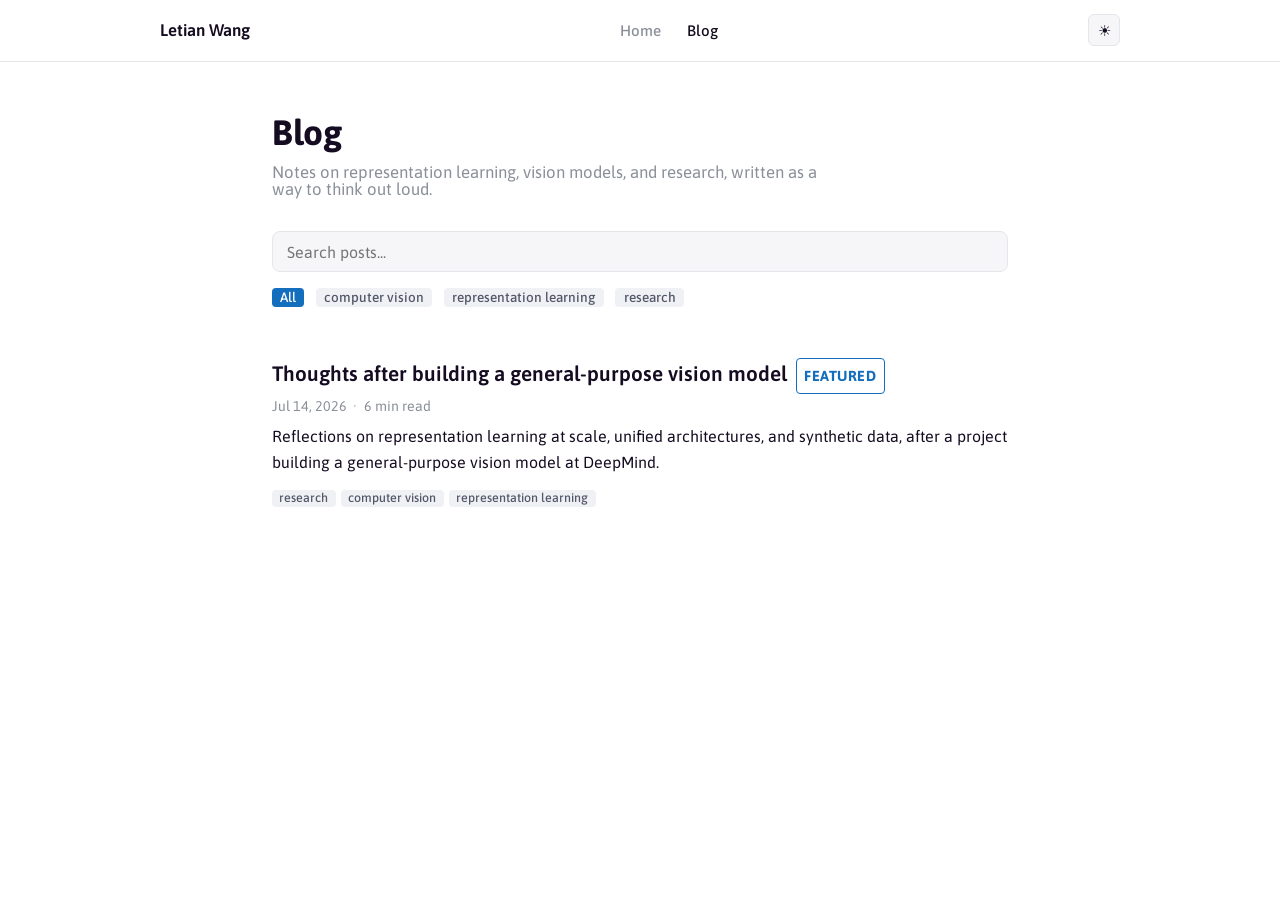
==== blog.html @ 862944e6 "Add initial blog.html structure and content" ====
<!DOCTYPE html>
<html lang="en">
<head>
<meta charset="UTF-8">
<meta name="viewport" content="width=device-width, initial-scale=1.0">
<title>Blog &middot; Letian Wang</title>
<meta name="description" content="Essays and notes on representation learning, vision models, and research.">
<link rel="canonical" href="https://letian-wang.github.io/blog.html">
<meta property="og:type" content="website">
<meta property="og:title" content="Blog · Letian Wang">
<meta property="og:description" content="Essays and notes on representation learning, vision models, and research.">
<meta property="og:url" content="https://letian-wang.github.io/blog.html">
<meta property="og:site_name" content="Letian Wang">
<meta name="twitter:card" content="summary">
<meta name="twitter:title" content="Blog · Letian Wang">
<meta name="twitter:description" content="Essays and notes on representation learning, vision models, and research.">
<link rel="alternate" type="application/rss+xml" title="Letian Wang Blog" href="rss.xml">
<link rel="icon" href="images/ut_logo.jpg">
<link rel="preconnect" href="https://fonts.googleapis.com">
<link href="https://fonts.googleapis.com/css2?family=Asap:wght@400;500;700&family=Lora:ital,wght@0,400;0,600;1,400&display=swap" rel="stylesheet">
<link rel="stylesheet" href="assets/css/theme.css">
<link rel="stylesheet" href="style.css">
<link rel="stylesheet" href="assets/css/blog.css">
<script src="assets/js/nav.js"></script>
</head>
<body data-page="blog">
<header class="site-nav">
  <div class="site-nav-inner">
    <a class="site-brand" href="index.html">Letian Wang</a>
    <nav class="site-nav-links">
      <a class="nav-link" data-nav="home" href="index.html">Home</a>
      <a class="nav-link" data-nav="blog" href="blog.html">Blog</a>
    </nav>
    <div class="nav-right">
      <button id="theme-toggle" class="theme-toggle" aria-label="Toggle dark mode">
        <span class="theme-icon-sun">&#9728;</span>
        <span class="theme-icon-moon">&#9789;</span>
      </button>
    </div>
  </div>
</header>
<main class="page-wrap">
  <h1 class="page-title">Blog</h1>
  <p class="page-intro">Notes on representation learning, vision models, and research, written as a way to think out loud.</p>
  <div class="blog-controls">
    <input id="blog-search" class="search-input" type="text" placeholder="Search posts...">
    <div id="tag-filter-row" class="tag-filter-row"></div>
  </div>
  <div id="blog-list" class="blog-list"></div>
</main>
<script src="assets/js/blog-list.js"></script>
</body>
</html>
---- assets/css/theme.css ----
/* ==========================================================================
   theme.css - shared design tokens, nav bar, and dark mode for the whole site
   Used by: index.html, blog.html, and every generated blog/<slug>.html page
   ========================================================================== */

:root {
  --bg: #ffffff;
  --bg-alt: #f6f6f8;
  --text: #150c21;
  --muted: #8a8f98;
  --link: #146ebe;
  --link-hover: #0d5aa0;
  --border: #e6e6ea;
  --code-bg: #f4f4f6;
  --shadow: rgba(20, 12, 33, 0.06);
  --tag-bg: #f0f1f4;
  --tag-text: #52586a;
}

html.dark {
  --bg: #15161b;
  --bg-alt: #1c1d24;
  --text: #e7e5ef;
  --muted: #8f93a1;
  --link: #6fb3f4;
  --link-hover: #9ccdf7;
  --border: #2c2d36;
  --code-bg: #1e1f27;
  --shadow: rgba(0, 0, 0, 0.35);
  --tag-bg: #23242c;
  --tag-text: #b7bac4;
}

html { background: var(--bg); }
body { background: var(--bg); color: var(--text); }

body, .site-nav, .card, a {
  transition: background-color 0.15s ease, color 0.15s ease, border-color 0.15s ease;
}

.site-nav {
  width: 100%;
  border-bottom: 1px solid var(--border);
  background: var(--bg);
  position: sticky;
  top: 0;
  z-index: 50;
}

.site-nav-inner {
  max-width: 60em;
  margin: 0 auto;
  padding: 0.9em 1.5em;
  display: flex;
  align-items: center;
  justify-content: space-between;
  font-family: 'Asap', roboto, sans-serif;
}

.site-brand { color: var(--text) !important; font-weight: 600; font-size: 1.05em; border: none !important; }
.site-brand:hover { color: var(--link) !important; }

.site-nav-links { display: flex; align-items: center; gap: 1.6em; }

.nav-link { color: var(--muted); font-size: 0.95em; font-weight: 500; border: none !important; }
.nav-link:hover, .nav-link.active { color: var(--text) !important; }

.nav-right { display: flex; align-items: center; gap: 1em; }

.theme-toggle {
  border: 1px solid var(--border);
  background: var(--bg-alt);
  color: var(--text);
  border-radius: 6px;
  width: 2.1em;
  height: 2.1em;
  display: flex;
  align-items: center;
  justify-content: center;
  cursor: pointer;
  font-size: 0.95em;
  line-height: 1;
}

.theme-toggle:hover { border-color: var(--muted); }

html.dark .theme-icon-sun { display: none; }
html:not(.dark) .theme-icon-moon { display: none; }

.tag {
  display: inline-block;
  font-size: 0.78em;
  font-weight: 500;
  color: var(--tag-text);
  background: var(--tag-bg);
  border-radius: 4px;
  padding: 0.2em 0.6em;
  margin: 0 0.4em 0.4em 0;
  border: none !important;
}

.tag:hover { color: var(--link) !important; }
.tag.is-active { color: #fff !important; background: var(--link); }

@media (max-width: 700px) {
  .site-nav-inner { padding: 0.8em 1.2em; }
  .site-nav-links { gap: 1em; }
}
---- style.css ----
/* CSS Reset: http://meyerweb.com/eric/tools/css/reset */

html, body, div, span, applet, object, iframe,
h1, h2, h3, h4, h5, h6, p, blockquote, pre,
a, abbr, acronym, address, big, cite, code,
del, dfn, em, img, ins, kbd, q, s, samp,
small, strike, strong, sub, sup, tt, var,
b, u, i, center,
dl, dt, dd, ol, ul, li,
fieldset, form, label, legend,
table, caption, tbody, tfoot, thead, tr, th, td,
article, aside, canvas, details, embed, 
figure, figcaption, footer, header, hgroup, 
menu, nav, output, ruby, section, summary,
time, mark, audio, video {
  margin: 0;
  padding: 0;
  border: 0;
  font-size: 100%;
  font: inherit;
  vertical-align: baseline;
}
/* HTML5 display-role reset for older browsers */
article, aside, details, figcaption, figure, 
footer, header, hgroup, menu, nav, section {
  display: block;
}
body {
  line-height: 1;
}
ol, ul {
  list-style: none;
}
blockquote, q {
  quotes: none;
}
blockquote:before, blockquote:after,
q:before, q:after {
  content: '';
  content: none;
}
table {
  border-collapse: collapse;
  border-spacing: 0;
}

/**************************************************/

#body{
  font-family: 'Asap', roboto, sans-serif;
  font-size: 1em;
  line-height: 1.5em;
  color: #150c21;
}

#main {
  width: 54em;
  margin: 0px auto;
  position: relative;
  min-height: 100vh;
}

a {
  text-decoration: none;
  color: rgb(20, 110, 190);
}

a:hover {
  text-decoration: none;
  border-bottom: 1px solid rgb(20, 110, 190);
}

i {
  font-style: italic;
}

b {
  font-weight: 700;
}

h1 {
  font-size: 2.4em;
  line-height: 3em;
  font-weight: 500;
}

/**************************************************/
/* Profile image and description. */

#intro {
  padding-top: 6em;
  display: flex;
}

#intro-text {
  width: 40em;
  float: left;
}

#intro-image {
  margin: 2em 0 0 2em;
  width: 12em;
  height: 12em;
  float: left;
  overflow: hidden;
  border-radius: 1em;
}

#intro-image img {
  width: 12em;
}

/**************************************************/
/* Section buttons. */

#menu {
  display: flex;
}

.menu-item {
  float: left;
  margin-right: 2em;
}

h2 {
  font-size: 1.6em;
  line-height: 2.4em;
  margin-top: 0.5em;
  color: #a0a8b0;
}

.selected h2 {
  color: #150c21;
}

.button {
  display: inline-block;
  cursor: pointer;
  border: none;
  background: none;
  color: #a0a8b0;
  font-size: 1.6em;
  line-height: 2.4em;
  margin-top: 0.5em;
  margin-right: 1em;
  float: left;
  padding: 0;
}

.button:hover {
  color: #150c21;
}

.button:active,
.button.is-checked {
  color: #150c21;
}

.button-group:after {
  content: '';
  display: block;
  clear: both;
}

/**************************************************/
/* Isotope grid list of items. */

.grid {
  padding-bottom: 6em;
}

/* clear fix */
.grid:after {
  content: '';
  display: block;
  clear: both;
}

.description {
  /* margin-bottom: 1em; */
}

.list-item {
  width: 100%;
  line-height: 1em;
  margin-top: 1em;
}

.list-item p.date {
  display: inline-block;
  width: 3em;
  color: #a0a8b0;
}

/**************************************************/
/* Gallery of 3 preview videos. */

.previews {
  display: grid; /* Use CSS Grid layout */
  grid-template-columns: repeat(3, 1fr); /* Create 3 equal-width columns */
  gap: 10px; /* Space of 10px between grid items */
  grid-template-rows: repeat(2, auto); /* Explicitly create 2 rows */
}

.previews video {
  border-radius: 5px; /* Add rounded corners with a radius of 5px */
}

.previews a:hover {
  border: none; /* Remove any border when hovering over the links */
}

.preview1 {
  grid-column: 1; /* Place this item in the first column */
  grid-row: 1 / 3; /* Span this item across two rows */
  width: 100%; /* Make it take the full width of its grid cell */
}
.preview2 {
  grid-column: 2; /* Place this item in the second column */
  grid-row: 1 / 3; /* Place in the first row */
  width: 100%; /* Make it take the full width of its grid cell */
}
.preview3 {
  grid-column: 3; /* Place this item in the second column */
  grid-row: 1; /* Place in the second row */
  width: 100%; /* Make it take the full width of its grid cell */
}
.preview4 {
  grid-column: 3; /* Place this item in the third column */
  grid-row: 2; /* Place in the first row */
  width: 100%; /* Make it take the full width of its grid cell */
}

/**************************************************/
/* Buttons for showing more or less highlights. */

.toggle-button {
  margin-top: 2em;
}

.toggle-button a {
  color: #a0a8b0;
}

.toggle-button a:hover {
  color: rgb(20, 110, 190);
}

/**************************************************/
/* Publication details (thumbnail media, title, and description). */

.thumbnail {
/*  width: 21%;*/
  width: 18%;
  float: left;
  margin-right: 2%;
}

.thumbnail:hover {
  border-bottom: none;
}

.thumbnail img {
  margin-top: 0.4em;
  border-radius: 5px;
  width: 100%;
  height: 100%;
}

.thumbnail video {
  margin-top: 0.4em;
  border-radius: 5px;
  width: 100%;
  height: 100%;
}

h3 {
  font-size: 1em;
  line-height: 1.5em;
}

h3 a {
  color: #150c21;
}

h3 a:hover {
  color: rgb(20, 110, 190);
}

.publication {
  margin-bottom: 0.5em;
  display: flex;
  align-items: center;
}

.publication p {
  font-size: 1em;
  line-height: 1.5em;
  color: #a0a8b0;
}

.project-description {
  width: 80%;
  float: left;
}

/**************************************************/
/* Subtle footer at the bottom of the page. */

#footer {
  color: #a0a8b0;
  /* position: absolute; */
  bottom: 0;
  line-height: 2.5em;
}

.container > .date {
  width: 55px;
  text-align: center;
}
---- assets/css/blog.css ----
/* ==========================================================================
   blog.css - typography and layout for the Blog landing page and posts.
   Loaded only on blog.html and blog/<slug>.html, on top of theme.css.
   ========================================================================== */

@import url('https://fonts.googleapis.com/css2?family=Lora:ital,wght@0,400;0,500;0,600;1,400&display=swap');

.page-wrap {
  max-width: 46em;
  margin: 0 auto;
  padding: 3em 1.5em 6em;
  font-family: 'Asap', roboto, sans-serif;
}

.page-title {
  font-size: 2.2em;
  font-weight: 700;
  line-height: 1.25em;
  margin-bottom: 0.3em;
}

.page-intro {
  color: var(--muted);
  font-size: 1.05em;
  margin-bottom: 2em;
  max-width: 34em;
}

/* ---------------------------------------------------------------------- */
/* Search + tag filters                                                    */
/* ---------------------------------------------------------------------- */

.blog-controls {
  margin-bottom: 2.2em;
}

.search-input {
  width: 100%;
  box-sizing: border-box;
  font-family: inherit;
  font-size: 1em;
  padding: 0.65em 0.9em;
  border: 1px solid var(--border);
  border-radius: 8px;
  background: var(--bg-alt);
  color: var(--text);
  margin-bottom: 1em;
}

.search-input:focus {
  outline: none;
  border-color: var(--link);
}

.tag-filter-row {
  display: flex;
  flex-wrap: wrap;
  gap: 0.4em;
}

.tag-filter-row .tag {
  cursor: pointer;
  font-size: 0.85em;
}

/* ---------------------------------------------------------------------- */
/* Blog list / cards                                                       */
/* ---------------------------------------------------------------------- */

.blog-list {
  display: flex;
  flex-direction: column;
}

.blog-card {
  padding: 1.7em 0;
  border-bottom: 1px solid var(--border);
}

.blog-card:first-child { padding-top: 0; }
.blog-card:last-child { border-bottom: none; }

.blog-card-title {
  font-size: 1.3em;
  font-weight: 600;
  line-height: 1.4em;
}

.blog-card-title a {
  color: var(--text);
  border: none !important;
}

.blog-card-title a:hover { color: var(--link) !important; }

.blog-card-meta {
  color: var(--muted);
  font-size: 0.88em;
  margin: 0.35em 0 0.7em;
}

.blog-card-meta .sep { margin: 0 0.45em; }

.blog-card-summary {
  color: var(--text);
  line-height: 1.65em;
  font-size: 1em;
}

.blog-card-tags { margin-top: 0.8em; }

.badge-featured {
  display: inline-block;
  font-size: 0.7em;
  font-weight: 700;
  text-transform: uppercase;
  letter-spacing: 0.04em;
  color: var(--link);
  border: 1px solid var(--link);
  border-radius: 4px;
  padding: 0.15em 0.5em;
  margin-left: 0.6em;
  vertical-align: middle;
}

.empty-state {
  color: var(--muted);
  padding: 3em 0;
  text-align: center;
}

/* ---------------------------------------------------------------------- */
/* Reading progress bar                                                    */
/* ---------------------------------------------------------------------- */

#reading-progress {
  position: fixed;
  top: 0;
  left: 0;
  height: 3px;
  width: 0%;
  background: var(--link);
  z-index: 200;
}

/* ---------------------------------------------------------------------- */
/* Post page shell                                                         */
/* ---------------------------------------------------------------------- */

.post-shell {
  max-width: 64em;
  margin: 0 auto;
  padding: 3em 1.5em 6em;
  font-family: 'Asap', roboto, sans-serif;
}

.post-header { max-width: 42em; margin: 0 0 2.5em; }

.post-title {
  font-size: 2.6em;
  font-weight: 700;
  line-height: 1.2em;
  margin-bottom: 0.5em;
}

.post-meta {
  color: var(--muted);
  font-size: 0.95em;
}

.post-meta .sep { margin: 0 0.45em; }

.post-meta-tags { margin-top: 1em; }

.post-layout {
  display: flex;
  align-items: flex-start;
  gap: 3.5em;
}

.post-toc {
  width: 210px;
  flex-shrink: 0;
  position: sticky;
  top: 5.5em;
}

.post-toc-label {
  font-size: 0.72em;
  font-weight: 700;
  letter-spacing: 0.06em;
  text-transform: uppercase;
  color: var(--muted);
  margin-bottom: 0.9em;
}

.post-toc ol {
  list-style: none;
  margin: 0;
  padding: 0;
}

.post-toc a {
  display: block;
  font-size: 0.88em;
  line-height: 1.5em;
  color: var(--muted);
  border-left: 2px solid var(--border);
  padding: 0.15em 0 0.15em 0.9em;
  border-bottom: none !important;
}

.post-toc a.is-h3 { padding-left: 1.7em; }

.post-toc a:hover,
.post-toc a.active {
  color: var(--text) !important;
  border-left-color: var(--link);
}

.post-content {
  flex: 1;
  min-width: 0;
  max-width: 42em;
  font-family: 'Lora', Georgia, serif;
  font-size: 1.15em;
  line-height: 1.85em;
  color: var(--text);
}

.post-content > *:first-child { margin-top: 0; }

.post-content h2 {
  font-family: 'Asap', roboto, sans-serif;
  font-weight: 700;
  font-size: 1.55em;
  line-height: 1.4em;
  margin: 1.8em 0 0.7em;
}

.post-content h3 {
  font-family: 'Asap', roboto, sans-serif;
  font-weight: 600;
  font-size: 1.22em;
  line-height: 1.4em;
  margin: 1.6em 0 0.6em;
}

.post-content p { margin: 0 0 1.3em; }

.post-content ul,
.post-content ol {
  margin: 0 0 1.3em;
  padding-left: 1.4em;
}

.post-content li { margin-bottom: 0.4em; }

.post-content a {
  color: var(--link);
  border-bottom: 1px solid var(--border) !important;
}

.post-content a:hover { border-bottom-color: var(--link) !important; }

.post-content code {
  font-family: 'SFMono-Regular', Consolas, Menlo, monospace;
  background: var(--code-bg);
  padding: 0.15em 0.4em;
  border-radius: 4px;
  font-size: 0.82em;
}

.post-content pre {
  background: var(--code-bg);
  padding: 1.1em 1.3em;
  border-radius: 8px;
  overflow-x: auto;
  margin: 1.8em 0;
  font-size: 0.85em;
  line-height: 1.6em;
}

.post-content pre code {
  background: none;
  padding: 0;
  font-size: 1em;
}

.post-content figure { margin: 2.2em 0; }

.post-content figure img,
.post-content figure video {
  width: 100%;
  border-radius: 8px;
  display: block;
}

.post-content figcaption {
  text-align: center;
  color: var(--muted);
  font-size: 0.85em;
  font-style: italic;
  margin-top: 0.7em;
  font-family: 'Asap', roboto, sans-serif;
}

.post-content blockquote {
  border-left: 3px solid var(--border);
  padding-left: 1.1em;
  color: var(--muted);
  margin: 1.8em 0;
  font-style: italic;
}

.post-content table {
  width: 100%;
  border-collapse: collapse;
  margin: 1.8em 0;
  font-size: 0.85em;
  font-family: 'Asap', roboto, sans-serif;
}

.post-content th,
.post-content td {
  border-bottom: 1px solid var(--border);
  padding: 0.55em 0.8em;
  text-align: left;
}

.post-content hr {
  border: none;
  border-top: 1px solid var(--border);
  margin: 2.5em 0;
}

.katex-display { overflow-x: auto; overflow-y: hidden; padding: 0.3em 0; }

/* ---------------------------------------------------------------------- */
/* Post footer: actions, share, prev/next                                  */
/* ---------------------------------------------------------------------- */

.post-actions {
  display: flex;
  flex-wrap: wrap;
  gap: 0.7em;
  margin: 3em 0 0;
  padding-top: 2em;
  border-top: 1px solid var(--border);
  max-width: 42em;
}

.post-action-btn {
  border: 1px solid var(--border);
  background: var(--bg-alt);
  color: var(--text);
  border-radius: 6px;
  padding: 0.5em 0.9em;
  font-size: 0.85em;
  cursor: pointer;
  font-family: inherit;
  display: inline-flex;
  align-items: center;
  gap: 0.45em;
  text-decoration: none;
}

.post-action-btn:hover { border-color: var(--muted); }

.post-nav {
  display: flex;
  justify-content: space-between;
  gap: 2em;
  margin-top: 2.5em;
  padding-top: 2em;
  border-top: 1px solid var(--border);
  max-width: 42em;
}

.post-nav-link {
  max-width: 48%;
  border: none !important;
}

.post-nav-link.next { margin-left: auto; text-align: right; }

.post-nav-label {
  display: block;
  font-size: 0.72em;
  font-weight: 700;
  text-transform: uppercase;
  letter-spacing: 0.05em;
  color: var(--muted);
  margin-bottom: 0.4em;
}

.post-nav-title {
  font-weight: 600;
  color: var(--text);
  font-size: 0.98em;
}

@media (max-width: 900px) {
  .post-layout { flex-direction: column; gap: 2em; }
  .post-toc {
    position: static;
    width: 100%;
    order: -1;
    border: 1px solid var(--border);
    border-radius: 8px;
    padding: 1.1em 1.3em;
  }
  .post-content { max-width: 100%; }
}

@media (max-width: 600px) {
  .post-title { font-size: 2em; }
  .post-content { font-size: 1.05em; }
  .post-nav { flex-direction: column; }
  .post-nav-link { max-width: 100%; }
  .post-nav-link.next { text-align: left; }
}
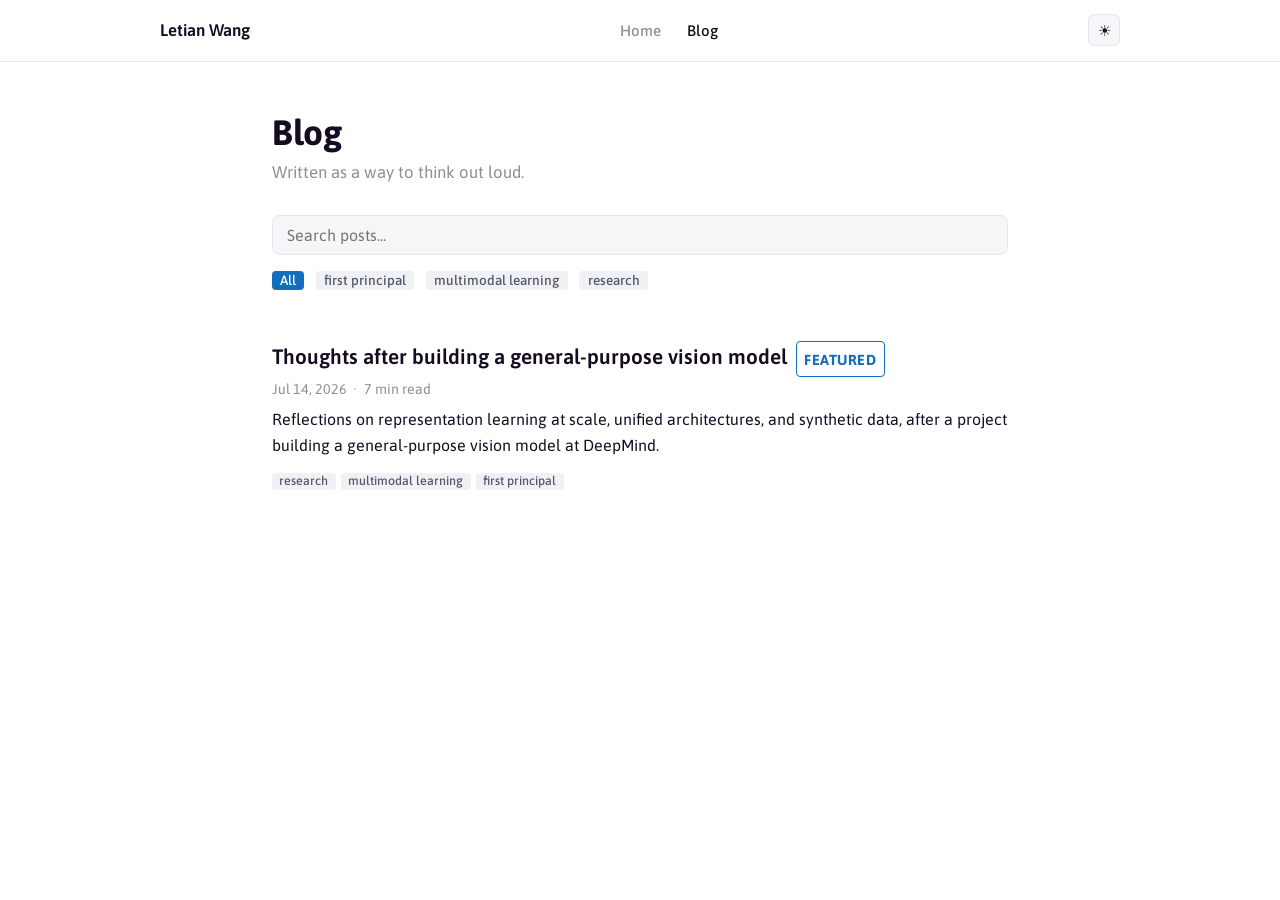
==== commit 5b887047: "Update blog intro paragraph" ====
--- a/blog.html
+++ b/blog.html
@@ -41,7 +41,7 @@
 </header>
 <main class="page-wrap">
   <h1 class="page-title">Blog</h1>
-  <p class="page-intro">Notes on representation learning, vision models, and research, written as a way to think out loud.</p>
+  <p class="page-intro">Written as a way to think out loud.</p>
   <div class="blog-controls">
     <input id="blog-search" class="search-input" type="text" placeholder="Search posts...">
     <div id="tag-filter-row" class="tag-filter-row"></div>
